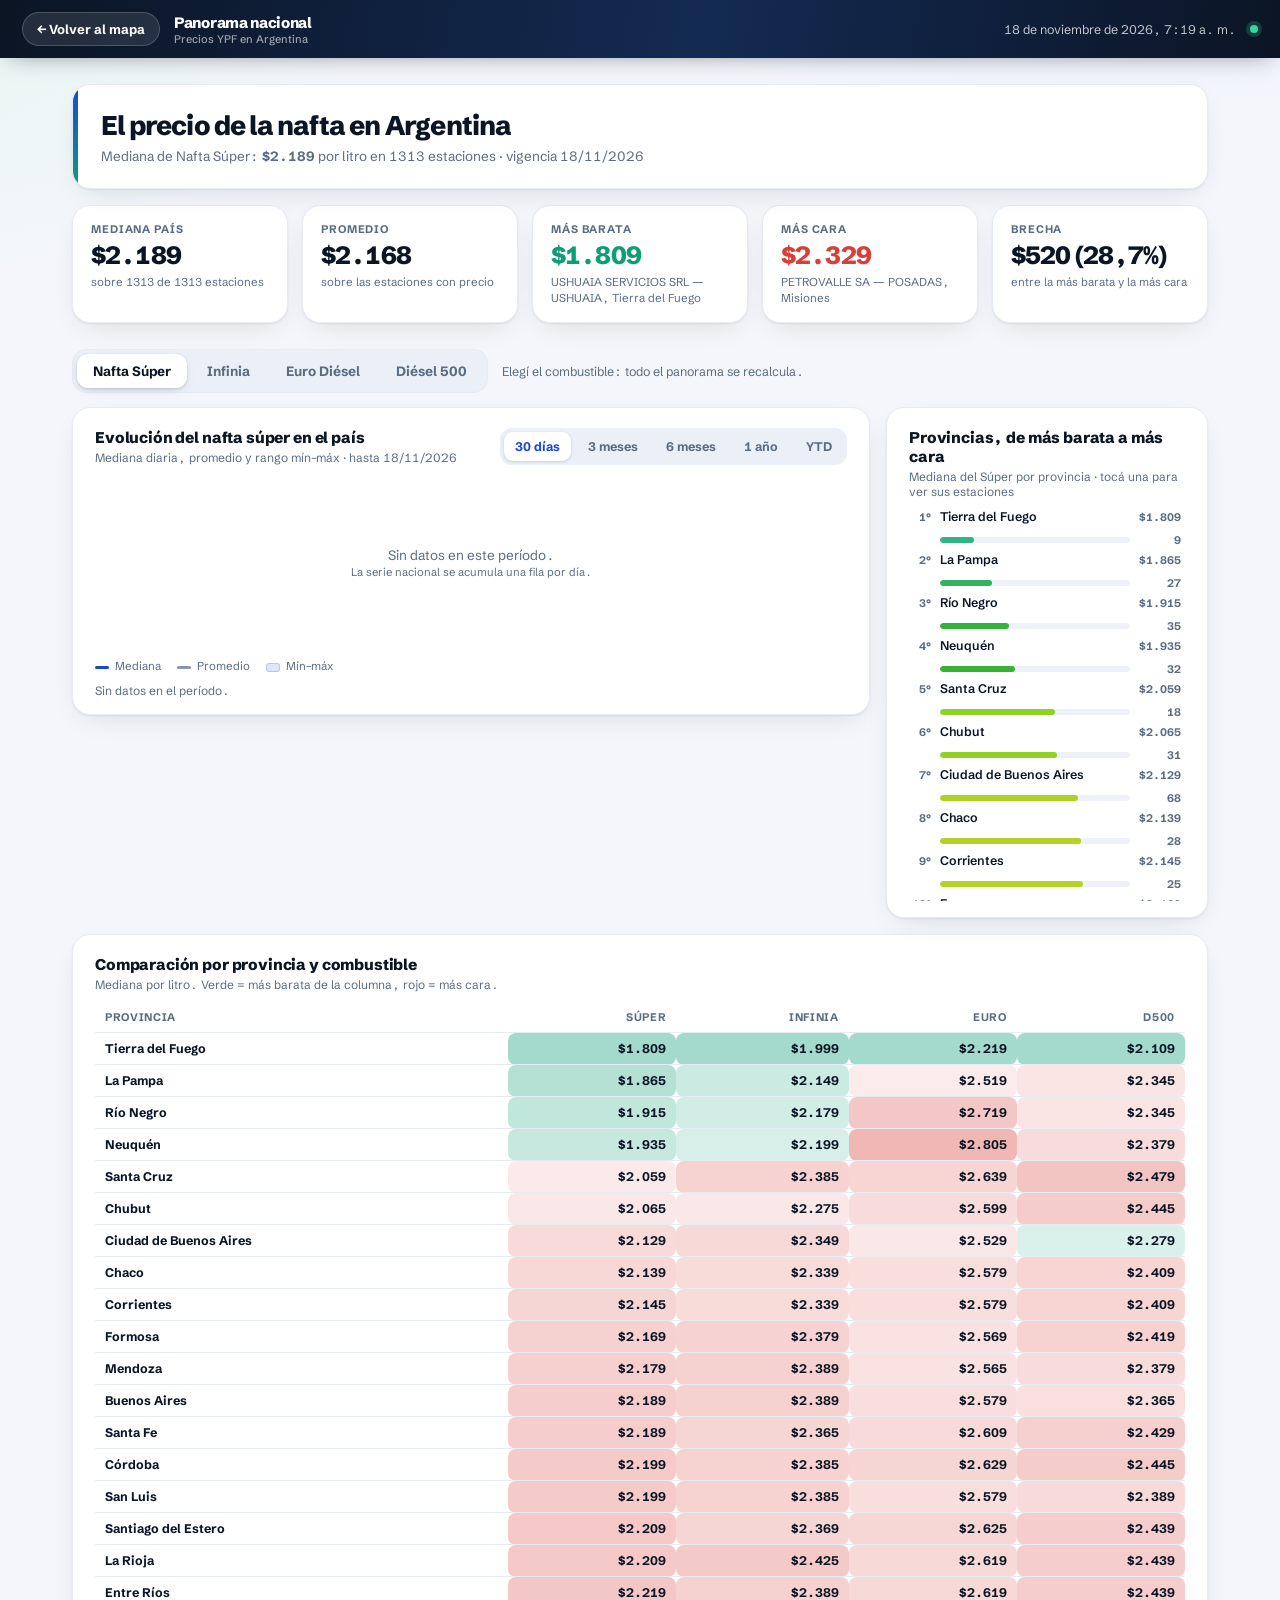
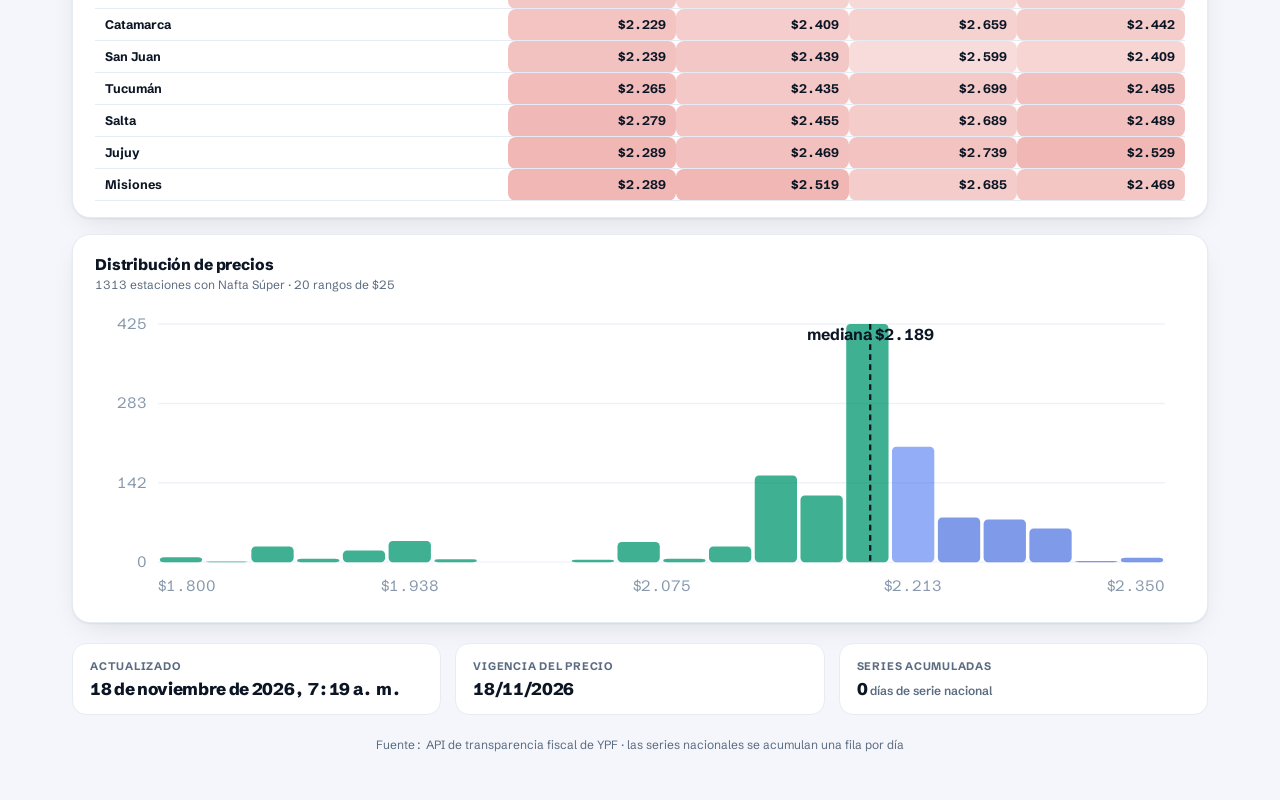
==== docs/argentina.html @ 4690196f "Add files via upload" ====
<!DOCTYPE html>
<html lang="es-AR">
<head>
<meta charset="UTF-8">
<meta name="viewport" content="width=device-width,initial-scale=1">
<title>Panorama nacional · Precios YPF</title>
<link rel="preconnect" href="https://fonts.googleapis.com"><link rel="preconnect" href="https://fonts.gstatic.com" crossorigin>
<link href="https://fonts.googleapis.com/css2?family=Schibsted+Grotesk:wght@400;500;700;800&display=swap" rel="stylesheet">
<style>
:root{--ink:#0b1524;--ink2:#26374d;--muted:#5b6b80;--line:#e6ebf4;--bg:#f4f6fb;--card:#fff;
--brand:#1747d6;--brand2:#3b6cf0;--up:#d6403a;--down:#0f9d76;
--sh:0 1px 2px #0b152410,0 10px 30px -12px #0b152426;--r:18px}
*{box-sizing:border-box}
html,body{margin:0}
body{font-family:'Schibsted Grotesk',system-ui,-apple-system,sans-serif;background:
radial-gradient(1200px 600px at 85% -10%,#dbe6ff 0%,transparent 60%),radial-gradient(900px 500px at -10% 0%,#e6f6f1 0%,transparent 55%),var(--bg);
color:var(--ink);-webkit-font-smoothing:antialiased;font-variant-numeric:tabular-nums;padding-bottom:48px}
a{color:inherit}
.top{position:sticky;top:0;z-index:30;background:#0b1524;background-image:linear-gradient(100deg,#0b1524,#132a52 55%,#0b1524);
color:#fff;display:flex;align-items:center;gap:14px;padding:12px 22px;box-shadow:0 6px 24px -10px #0b152480}
.top .back{display:inline-flex;align-items:center;gap:8px;text-decoration:none;font-size:13px;font-weight:700;
background:#ffffff1a;border:1px solid #ffffff2e;padding:8px 14px;border-radius:999px;transition:.2s;white-space:nowrap}
.top .back:hover{background:#ffffff2e}
.top .ttl{font-weight:800;letter-spacing:-.02em;font-size:15px}
.top .ttl small{display:block;font-weight:500;font-size:11px;opacity:.6;letter-spacing:0}
.top .sp{flex:1}
.top .when{font-size:12.5px;opacity:.75}
.dot{width:8px;height:8px;border-radius:50%;background:#38d39f;box-shadow:0 0 0 4px #38d39f33;flex:none}
.wrap{max-width:1180px;margin:0 auto;padding:26px 22px 0}
.card{background:var(--card);border:1px solid var(--line);border-radius:var(--r);box-shadow:var(--sh)}
.hero{padding:24px 28px;position:relative;overflow:hidden}
.hero:before{content:"";position:absolute;inset:0 auto 0 0;width:5px;background:linear-gradient(180deg,var(--brand),#0f9d76)}
.hero h1{margin:0;font-size:27px;font-weight:800;letter-spacing:-.03em}
.hero .sub{margin-top:6px;color:var(--muted);font-size:13.5px}
.kpis{display:grid;grid-template-columns:repeat(5,1fr);gap:14px;margin-top:16px}
.kpi{padding:16px 18px;border-radius:var(--r);background:#fff;border:1px solid var(--line);box-shadow:var(--sh)}
.kpi .k{font-size:11px;font-weight:700;text-transform:uppercase;letter-spacing:.08em;color:var(--muted)}
.kpi .v{font-size:25px;font-weight:800;letter-spacing:-.035em;margin-top:6px;line-height:1.05}
.kpi .d{font-size:11.5px;color:var(--muted);margin-top:6px;line-height:1.4}
.kpi .v.up{color:var(--up)}.kpi .v.down{color:var(--down)}
.segwrap{display:flex;align-items:center;gap:14px;margin:26px 0 14px;flex-wrap:wrap}
.seg{display:flex;gap:4px;background:#eaeff8;border:1px solid var(--line);padding:4px;border-radius:14px;flex-wrap:wrap}
.seg button{font:inherit;font-size:13.5px;font-weight:700;color:var(--muted);background:none;border:0;padding:9px 16px;
border-radius:11px;cursor:pointer;transition:.18s;white-space:nowrap}
.seg button.on{background:#fff;color:var(--ink);box-shadow:0 1px 3px #0b152426,0 4px 14px -6px #0b152433}
.hint{font-size:12.5px;color:var(--muted)}
.grid{display:grid;grid-template-columns:1fr 322px;gap:16px;align-items:start}
.panel{padding:20px 22px 16px}
.panel h2{margin:0;font-size:15.5px;font-weight:800;letter-spacing:-.01em}
.panel .h2sub{font-size:12px;color:var(--muted);margin-top:3px}
.ph{display:flex;align-items:flex-start;gap:14px}
.ph .sp{flex:1}
.chips{display:flex;gap:6px;background:#eaeff8;padding:4px;border-radius:12px;flex-wrap:wrap}
.chips button{font:inherit;font-size:12.5px;font-weight:700;color:var(--muted);background:none;border:0;padding:7px 11px;
border-radius:9px;cursor:pointer;transition:.16s}
.chips button.on{background:#fff;color:var(--brand);box-shadow:0 1px 3px #0b152426}
.chart{margin-top:12px;position:relative}
.chart svg{display:block;width:100%;height:auto;overflow:visible}
.ctip{position:absolute;pointer-events:none;background:#0b1524;color:#fff;border-radius:10px;padding:8px 11px;font-size:12px;
box-shadow:0 10px 24px -8px #0b152480;opacity:0;transform:translate(-50%,-118%);transition:opacity .12s;white-space:nowrap;z-index:5}
.ctip b{display:block;font-size:14.5px;font-weight:800;letter-spacing:-.02em}
.ctip span{opacity:.65;font-size:11px}
.ctip.show{opacity:1}
.lgd{display:flex;gap:16px;margin-top:10px;font-size:11.5px;color:var(--muted);flex-wrap:wrap}
.lgd i{display:inline-block;width:14px;height:3px;border-radius:2px;margin-right:6px;vertical-align:middle}
.lgd .band{width:14px;height:9px;border-radius:3px;background:#1747d622;border:1px solid #1747d633;vertical-align:middle}
.cfoot{display:flex;justify-content:space-between;gap:12px;font-size:12px;color:var(--muted);margin-top:10px;flex-wrap:wrap}
.rank{display:grid;gap:5px;margin-top:10px;max-height:392px;overflow:auto;padding-right:4px}
.rank .rw{display:grid;grid-template-columns:22px 1fr auto;gap:9px;align-items:center;font-size:12.5px}
.rank .rw .p{color:var(--muted);font-size:11px;text-align:right;font-weight:700}
.rank .rw .n{font-weight:600;white-space:nowrap;overflow:hidden;text-overflow:ellipsis}
.rank .rw .b{grid-column:2;height:6px;border-radius:3px;background:#eef2f8;position:relative;overflow:hidden}
.rank .rw .b i{position:absolute;inset:0 auto 0 0;border-radius:3px}
table{width:100%;border-collapse:collapse;font-size:12.5px}
th,td{padding:8px 10px;text-align:right;border-bottom:1px solid var(--line);white-space:nowrap}
th:first-child,td:first-child{text-align:left;font-weight:700}
th{font-size:11px;text-transform:uppercase;letter-spacing:.06em;color:var(--muted);font-weight:700}
tbody tr:hover{background:#f7f9fd}
td.mx{border-radius:8px;font-weight:700}
.foot{margin-top:20px;display:grid;grid-template-columns:repeat(3,1fr);gap:14px}
.foot .m{padding:15px 17px;border-radius:14px;background:#fff;border:1px solid var(--line)}
.foot .m .k{font-size:11px;font-weight:700;text-transform:uppercase;letter-spacing:.07em;color:var(--muted)}
.foot .m .v{font-size:17px;font-weight:800;margin-top:5px;letter-spacing:-.02em}
.foot .m .v small{font-weight:600;font-size:12px;color:var(--muted);letter-spacing:0}
.notes{margin-top:14px;font-size:12px;color:var(--muted);line-height:1.6;border-top:1px dashed var(--line);padding-top:12px}
.notes b{color:var(--ink2)}
.nodata{padding:70px 0;text-align:center;color:#5b6b80;font-size:13.5px}
.credit{margin:22px 0 0;text-align:center;font-size:12px;color:var(--muted)}
@media(max-width:960px){.grid{grid-template-columns:1fr}.kpis{grid-template-columns:repeat(2,1fr)}.foot{grid-template-columns:1fr}}
@media(prefers-reduced-motion:reduce){*{transition:none!important;animation:none!important}}
</style>
</head>
<body>
<div class="top">
  <a class="back" href="index.html">← Volver al mapa</a>
  <div class="ttl">Panorama nacional<small>Precios YPF en Argentina</small></div>
  <div class="sp"></div>
  <span class="when" id="when">Cargando…</span>
  <span class="dot" title="Datos vigentes"></span>
</div>

<div class="wrap">
  <section class="card hero">
    <h1>El precio de la nafta en Argentina</h1>
    <div class="sub" id="sub">—</div>
  </section>

  <div class="kpis">
    <div class="kpi"><div class="k">Mediana país</div><div class="v" id="k1">—</div><div class="d" id="d1">—</div></div>
    <div class="kpi"><div class="k">Promedio</div><div class="v" id="k2">—</div><div class="d">sobre las estaciones con precio</div></div>
    <div class="kpi"><div class="k">Más barata</div><div class="v down" id="k3">—</div><div class="d" id="d3">—</div></div>
    <div class="kpi"><div class="k">Más cara</div><div class="v up" id="k4">—</div><div class="d" id="d4">—</div></div>
    <div class="kpi"><div class="k">Brecha</div><div class="v" id="k5">—</div><div class="d">entre la más barata y la más cara</div></div>
  </div>

  <div class="segwrap">
    <div class="seg" id="seg" role="tablist" aria-label="Combustible"></div>
    <div class="hint">Elegí el combustible: todo el panorama se recalcula.</div>
  </div>

  <div class="grid">
    <section class="card panel">
      <div class="ph">
        <div class="sp">
          <h2 id="chtitle">Evolución del precio en el país</h2>
          <div class="h2sub" id="chsub">—</div>
        </div>
        <div class="chips" id="chips" role="tablist" aria-label="Período"></div>
      </div>
      <div class="chart" id="chart"><div class="ctip" id="tip"></div></div>
      <div class="lgd"><span><i style="background:#1747d6"></i>Mediana</span><span><i style="background:#8798ad;background-image:repeating-linear-gradient(90deg,#8798ad 0 5px,transparent 5px 9px)"></i>Promedio</span><span><i class="band"></i>Mín–máx</span></div>
      <div class="cfoot"><span id="cfootL">—</span><span id="cfootR">—</span></div>
    </section>

    <aside class="card panel">
      <h2>Provincias, de más barata a más cara</h2>
      <div class="h2sub">Mediana del <span id="rngfuel">Súper</span> por provincia · tocá una para ver sus estaciones</div>
      <div class="rank" id="rank"></div>
    </aside>
  </div>

  <section class="card panel" style="margin-top:16px">
    <div class="ph"><div class="sp">
      <h2>Comparación por provincia y combustible</h2>
      <div class="h2sub">Mediana por litro. Verde = más barata de la columna, rojo = más cara.</div>
    </div></div>
    <div style="overflow:auto;margin-top:10px"><table id="mx"><tbody></tbody></table></div>
  </section>

  <section class="card panel" style="margin-top:16px">
    <div class="ph"><div class="sp">
      <h2>Distribución de precios</h2>
      <div class="h2sub" id="distsub">—</div>
    </div></div>
    <div class="chart" id="dist"></div>
  </section>

  <div class="foot">
    <div class="m"><div class="k">Actualizado</div><div class="v" id="m1">—</div></div>
    <div class="m"><div class="k">Vigencia del precio</div><div class="v" id="m2">—</div></div>
    <div class="m"><div class="k">Series acumuladas</div><div class="v" id="m3">—</div></div>
  </div>

  <p class="credit">Fuente: API de transparencia fiscal de YPF · las series nacionales se acumulan una fila por día</p>
</div>

<script>
const FUELS={NS:['Nafta Súper','Súper'],IN:['Infinia','Infinia'],EURO:['Euro Diésel','Euro'],D500:['Diésel 500','D500']};
const RANGE=[['30d','30 días','30 días'],['3m','3 meses','3 meses'],['6m','6 meses','6 meses'],['1y','1 año','1 año'],['ytd','YTD','año en curso']];
const $=s=>document.querySelector(s);
const money=n=>'$'+new Intl.NumberFormat('es-AR',{maximumFractionDigits:0}).format(n);
const money2=n=>'$'+new Intl.NumberFormat('es-AR',{minimumFractionDigits:2,maximumFractionDigits:2}).format(n);
const pct=n=>(n>0?'+':'')+n.toFixed(1).replace('.',',')+'%';
const f2=d=>d.split('-').reverse().join('/');
const esc=s=>String(s??'').replace(/[&<>"']/g,c=>({'&':'&amp;','<':'&lt;','>':'&gt;','"':'&quot;',"'":'&#39;'}[c]));
const DAY=864e5,T=d=>Date.parse(d+'T12:00:00'),iso=t=>new Date(t).toISOString().slice(0,10);
const med=a=>{if(!a.length)return null;const s=[...a].sort((x,y)=>x-y),m=s.length>>1;return s.length%2?s[m]:(s[m-1]+s[m])/2};

let ST=[],SERIE=[],HOY='',VER='',fuel='NS',range='30d';
const FUELKEYS=Object.keys(FUELS);
const PROVS=[];

const porProv=()=>{const o={};for(const e of ST){for(const k of FUELKEYS){const p=e.n[k];if(p!=null)(o[e.p]=o[e.p]||{})[k]=(o[e.p][k]||[]).concat(p)}}return o};
const serieFuel=()=>SERIE.filter(r=>r.p===fuel).sort((a,b)=>a.f<b.f?-1:1);
function bounds(r){
  const hoy=T(HOY);let from;
  if(r==='30d')from=hoy-30*DAY;else if(r==='3m')from=hoy-91*DAY;else if(r==='6m')from=hoy-182*DAY;
  else if(r==='1y')from=hoy-365*DAY;else from=Date.parse(HOY.slice(0,4)+'-01-01T12:00:00');
  return[from,hoy];
}

/* ── gráfico nacional ── */
function drawChart(){
  const s=serieFuel(),[from,to]=bounds(range);
  const pts=s.filter(r=>T(r.f)>=from),box=$('#chart'),W=760,H=286,L=60,R=16,TP=18,B=34,base=H-B;
  if(pts.length<1){
    box.innerHTML='<div class="ctip" id="tip"></div><div class="nodata">Sin datos en este período.<br><small>La serie nacional se acumula una fila por día.</small></div>';
    $('#cfootL').textContent='Sin datos en el período.';$('#cfootR').textContent='';return;
  }
  const ini=pts[0],fin=pts[pts.length-1];
  const ymin=Math.min(...pts.map(r=>Math.min(r.min,ini.med*(0.98)))),ymax=Math.max(...pts.map(r=>Math.max(r.max,ini.med*1.02)));
  const pad=(ymax-ymin)*.12||10,lo=ymin-pad,hi=ymax+pad;
  const X=t=>(L+(t-from)/((to-from)||DAY)*(W-L-R)).toFixed(1);
  const Y=v=>(TP+(hi-v)/(hi-lo)*(base-TP)).toFixed(1);
  const line=k=>pts.map((r,i)=>(i?'L':'M')+X(T(r.f))+','+Y(r[k])).join('');
  const band=`M${X(T(pts[0].f))},${Y(pts[0].max)}`+pts.slice(1).map(r=>`L${X(T(r.f))},${Y(r.max)}`).join('')
    +pts.slice().reverse().map(r=>`L${X(T(r.f))},${Y(r.min)}`).join('')+'Z';
  let g='';
  for(let i=0;i<=4;i++){const v=hi-(hi-lo)*i/4,y=Y(v);
    g+=`<line x1="${L}" x2="${W-R}" y1="${y}" y2="${y}" stroke="#eef2f8"/>`+
       `<text x="${L-10}" y="${(+y+3.5).toFixed(1)}" text-anchor="end" font-size="10.5" fill="#8798ad">${money(Math.round(v))}</text>`;}
  for(let i=0;i<=4;i++){const t=from+(to-from)*i/4,x=X(t);
    g+=`<text x="${x}" y="${H-10}" text-anchor="${i===0?'start':i===4?'end':'middle'}" font-size="10.5" fill="#8798ad">${f2(iso(t))}</text>`;}
  const ch=(fin.med/ini.med-1)*100,col=ch>0.05?'#d6403a':ch<-0.05?'#0f9d76':'#5b6b80';
  box.innerHTML=`<svg viewBox="0 0 ${W} ${H}" role="img" aria-label="Evolución nacional">
    <path d="${band}" fill="#1747d614"/>
    ${g}
    <path d="${line('med')}" fill="none" stroke="${col}" stroke-width="2.8" stroke-linejoin="round" stroke-linecap="round"/>
    <path d="${line('avg')}" fill="none" stroke="#8798ad" stroke-width="1.6" stroke-dasharray="5 4"/>
    <line id="cross" x1="0" x2="0" y1="${TP}" y2="${base}" stroke="#0b1524" stroke-opacity=".18" stroke-dasharray="3 3" opacity="0"/>
    <circle id="cdot" r="5.5" fill="#fff" stroke="${col}" stroke-width="3" opacity="0"/>
    ${pts.map(r=>`<circle cx="${X(T(r.f))}" cy="${Y(r.med)}" r="4" fill="${col}" stroke="#fff" stroke-width="2"/>`).join('')}
    <rect id="hit" x="${L}" y="${TP}" width="${W-L-R}" height="${base-TP}" fill="transparent" style="cursor:crosshair"/>
  </svg><div class="ctip" id="tip"></div>`;
  $('#cfootL').innerHTML=`Mediana desde ${f2(ini.f)}: <b class="${ch>0?'up':ch<-0.05?'down':''}">${pct(ch)}</b> &nbsp;(${money2(ini.med)} → ${money2(fin.med)})`;
  $('#cfootR').innerHTML=`${pts.length} ${pts.length===1?'día':'días'} · ${ini.e} estaciones · brecha ${money(ini.min)}–${money(ini.max)}`;
  const svg=box.querySelector('svg'),cross=box.querySelector('#cross'),dot=box.querySelector('#cdot'),tip=box.querySelector('#tip');
  box.querySelector('#hit').addEventListener('pointermove',e=>{
    const r=svg.getBoundingClientRect(),k=W/r.width,x=Math.max(L,Math.min(W-R,(e.clientX-r.left)*k));
    const t=from+(x-L)/(W-L-R)*(to-from);let i=0;pts.forEach((p,j)=>{if(T(p.f)<=t)i=j});
    const px=X(T(pts[i].f)),py=Y(pts[i].med);
    cross.setAttribute('x1',px);cross.setAttribute('x2',px);cross.setAttribute('opacity','1');
    dot.setAttribute('cx',px);dot.setAttribute('cy',py);dot.setAttribute('opacity','1');
    tip.innerHTML=`<b>${money2(pts[i].med)}</b><span>${f2(pts[i].f)} · mín ${money(pts[i].min)} / máx ${money(pts[i].max)}</span>`;
    tip.style.left=(+px)/k+'px';tip.style.top=(+py)*(r.height/H)+'px';tip.classList.add('show');
  });
  box.addEventListener('pointerleave',()=>{cross.setAttribute('opacity','0');dot.setAttribute('opacity','0');tip.classList.remove('show')});
}

/* ── ranking de provincias ── */
function drawRank(){
  const p=porProv(),filas=Object.entries(p).map(([prov,v])=>[prov,med(v[fuel]||[]),v[fuel]?v[fuel].length:0])
    .filter(r=>r[1]!=null).sort((a,b)=>a[1]-b[1]);
  if(!filas.length){$('#rank').innerHTML='<div style="font-size:12.5px;color:#5b6b80">Sin datos.</div>';return}
  const mn=filas[0][1],mx=filas[filas.length-1][1],span=(mx-mn)||1;
  $('#rank').innerHTML=filas.map(([prov,v,n],i)=>{
    const t=(v-mn)/span,col=t<.5?`hsl(${160-t*160},55%,45%)`:`hsl(${85-(t-.5)*85},70%,48%)`;
    const w=18+((v-mn)/span)*82;
    return `<div class="rw"><span class="p">${i+1}°</span><span class="n" title="${esc(prov)}">${esc(prov)}</span>
      <span class="p">${money(v)}</span><span class="b"><i style="width:${w}%;background:${col}"></i></span>
      <span class="p">${n}</span></div>`;
  }).join('');
}

/* ── matriz provincia × combustible ── */
function drawMatrix(){
  const p=porProv();
  const provs=Object.keys(p).sort((a,b)=>(med(p[a][fuel]||[])||0)-(med(p[b][fuel]||[])||0));
  const cols={};
  for(const k of FUELKEYS){const v=provs.map(x=>med(p[x][k]||[])).filter(x=>x!=null);cols[k]=[Math.min(...v),Math.max(...v)];}
  let h=`<thead><tr><th>Provincia</th>${FUELKEYS.map(k=>`<th>${FUELS[k][1]}</th>`).join('')}</tr></thead><tbody>`;
  for(const x of provs){
    h+=`<tr><td>${esc(x)}</td>`+FUELKEYS.map(k=>{
      const v=med(p[x][k]||[]);if(v==null)return '<td>–</td>';
      const[mn,mx]=cols[k],t=(v-mn)/((mx-mn)||1);
      const bg=t<.5?`rgba(15,157,118,${.10+(.5-t)*.55})`:`rgba(214,64,58,${.10+(t-.5)*.55})`;
      return `<td class="mx" style="background:${bg}">${money(v)}</td>`;
    }).join('')+'</tr>';
  }
  $('#mx').innerHTML=h+'</tbody>';
}

/* ── distribución ── */
function drawDist(){
  const v=ST.map(e=>e.n[fuel]).filter(x=>x!=null).sort((a,b)=>a-b);
  if(!v.length){$('#dist').innerHTML='<div class="nodata">Sin datos.</div>';return}
  const bin=25,mn=Math.floor(v[0]/bin)*bin,mx=Math.ceil(v[v.length-1]/bin)*bin;
  const nb=Math.max(1,Math.round((mx-mn)/bin)),cnt=new Array(nb).fill(0);
  v.forEach(x=>cnt[Math.min(nb-1,Math.floor((x-mn)/bin))]++);
  const cmax=Math.max(...cnt),m=med(v);
  const W=760,H=210,L=44,R=14,TP=14,B=30,base=H-B,bw=(W-L-R)/nb;
  let g='';
  for(let i=0;i<=3;i++){const c=Math.round(cmax*i/3),y=TP+(base-TP)*(1-i/3);
    g+=`<line x1="${L}" x2="${W-R}" y1="${y}" y2="${y}" stroke="#eef2f8"/><text x="${L-8}" y="${y+3.5}" text-anchor="end" font-size="10.5" fill="#8798ad">${c}</text>`;}
  const bars=cnt.map((c,i)=>{const hh=c/cmax*(base-TP),x=L+i*bw,mid=mn+i*bin+bin/2;
    return `<rect x="${(x+1.2).toFixed(1)}" y="${(base-hh).toFixed(1)}" width="${(bw-2.4).toFixed(1)}" height="${hh.toFixed(1)}" rx="3"
      fill="${mid<m?'#0f9d76':mid>m+bin?'#1747d6':'#3b6cf0'}" opacity="${mid>m?0.55:0.8}"><title>${money(mn+i*bin)}–${money(mn+(i+1)*bin)}: ${c} estaciones</title></rect>`});
  for(let i=0;i<=4;i++){const val=mn+(mx-mn)*i/4,x=L+(W-L-R)*i/4;
    g+=`<text x="${x}" y="${H-10}" text-anchor="${i===0?'start':i===4?'end':'middle'}" font-size="10.5" fill="#8798ad">${money(Math.round(val))}</text>`;}
  const xm=L+((m-mn)/(mx-mn))*(W-L-R);
  $('#dist').innerHTML=`<svg viewBox="0 0 ${W} ${H}" role="img" aria-label="Distribución de precios">${g}${bars.join('')}
    <line x1="${xm}" x2="${xm}" y1="${TP}" y2="${base}" stroke="#0b1524" stroke-width="1.6" stroke-dasharray="4 3"/>
    <text x="${xm}" y="${TP+11}" text-anchor="middle" font-size="11" font-weight="700" fill="#0b1524">mediana ${money(m)}</text></svg>`;
  $('#distsub').innerHTML=`${v.length} estaciones con ${FUELS[fuel][0]} · ${cnt.filter(c=>c).length} rangos de ${money(bin)}`;
}

/* ── KPIs ── */
function drawKpis(){
  const v=ST.map(e=>e.n[fuel]).filter(x=>x!=null).sort((a,b)=>a-b);
  if(!v.length)return;
  const m=med(v),avg=v.reduce((a,b)=>a+b,0)/v.length,mn=v[0],mx=v[v.length-1];
  const bar=ST.filter(e=>e.n[fuel]===mn)[0],car=ST.filter(e=>e.n[fuel]===mx)[0];
  $('#k1').textContent=money(m);$('#d1').textContent=`sobre ${v.length} de ${ST.length} estaciones`;
  $('#k2').textContent=money(avg);
  $('#k3').textContent=money(mn);$('#d3').textContent=bar?`${bar.o} — ${bar.l}, ${bar.p}`:'—';
  $('#k4').textContent=money(mx);$('#d4').textContent=car?`${car.o} — ${car.l}, ${car.p}`:'—';
  $('#k5').textContent=money(mx-mn)+' ('+((mx/mn-1)*100).toFixed(1).replace('.',',')+'%)';
  $('#rngfuel').textContent=FUELS[fuel][1];
  $('#chtitle').textContent='Evolución del '+FUELS[fuel][0].toLowerCase()+' en el país';
  $('#chsub').textContent=`Mediana diaria, promedio y rango mín–máx · hasta ${f2(HOY)}`;
  $('#sub').innerHTML=`Mediana de ${FUELS[fuel][0]}: <b>${money(m)}</b> por litro en ${v.length} estaciones · vigencia ${f2(HOY)}`;
}

function render(){drawKpis();drawChart();drawRank();drawMatrix();drawDist()}
$('#seg').innerHTML=FUELKEYS.map(k=>`<button role="tab" data-k="${k}"${k===fuel?' class="on"':''}>${FUELS[k][0]}</button>`).join('');
$('#chips').innerHTML=RANGE.map(([k,l])=>`<button role="tab" data-r="${k}"${k===range?' class="on"':''}>${l}</button>`).join('');
const setRange=k=>{range=k;$('#chips').querySelectorAll('button').forEach(x=>x.classList.toggle('on',x.dataset.r===range));render()};
$('#chips').onclick=e=>{const b=e.target.closest('button[data-r]');if(b)setRange(b.dataset.r)};
$('#seg').onclick=e=>{const b=e.target.closest('button[data-k]');if(!b)return;fuel=b.dataset.k;
  $('#seg').querySelectorAll('button').forEach(x=>x.classList.toggle('on',x.dataset.k===fuel));render()};
const fmt=new Intl.DateTimeFormat('es-AR',{timeZone:'America/Argentina/Buenos_Aires',dateStyle:'long',timeStyle:'short'});
Promise.all([fetch('data.json?'+Date.now()).then(r=>r.json()),fetch('serie.json?'+Date.now()).then(r=>r.ok?r.json():{nacional:[]}).catch(()=>({nacional:[]}))])
.then(([d,s])=>{
  ST=d.estaciones||[];SERIE=s.nacional||[];HOY=(d.vigencia||'').slice(0,10);VER=d.actualizado||'';
  $('#when').textContent=d.actualizado?fmt.format(new Date(d.actualizado)):f2(HOY);
  $('#m1').textContent=d.actualizado?fmt.format(new Date(d.actualizado)):f2(HOY);
  $('#m2').textContent=f2(HOY);
  const dias=new Set(SERIE.map(r=>r.f)).size;
  $('#m3').innerHTML=dias+' <small>'+(dias===1?'día':'días')+' de serie nacional</small>';
  render();
}).catch(()=>{$('#sub').textContent='No se pudieron cargar los datos. Serví la carpeta: cd docs && python -m http.server 8000'});
</script>
</body>
</html>
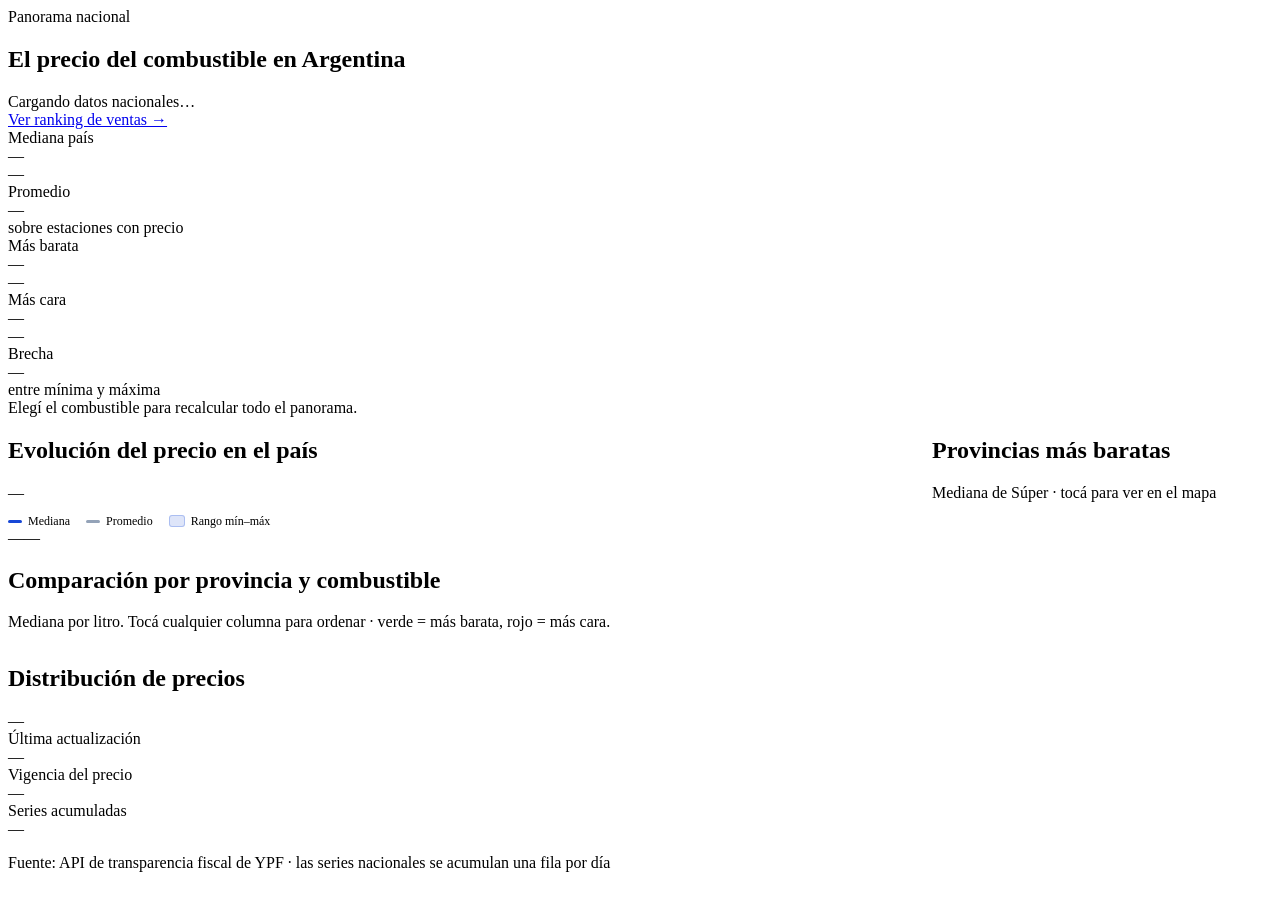
==== commit bdf5b8f1: "Add files via upload" ====
--- a/docs/argentina.html
+++ b/docs/argentina.html
@@ -2,333 +2,535 @@
 <html lang="es-AR">
 <head>
 <meta charset="UTF-8">
-<meta name="viewport" content="width=device-width,initial-scale=1">
+<meta name="viewport" content="width=device-width, initial-scale=1">
 <title>Panorama nacional · Precios YPF</title>
-<link rel="preconnect" href="https://fonts.googleapis.com"><link rel="preconnect" href="https://fonts.gstatic.com" crossorigin>
-<link href="https://fonts.googleapis.com/css2?family=Schibsted+Grotesk:wght@400;500;700;800&display=swap" rel="stylesheet">
+<link rel="preconnect" href="https://fonts.googleapis.com">
+<link rel="preconnect" href="https://fonts.gstatic.com" crossorigin>
+<link href="https://fonts.googleapis.com/css2?family=Plus+Jakarta+Sans:wght@400;500;600;700;800&display=swap" rel="stylesheet">
+<link rel="stylesheet" href="styles.css">
 <style>
-:root{--ink:#0b1524;--ink2:#26374d;--muted:#5b6b80;--line:#e6ebf4;--bg:#f4f6fb;--card:#fff;
---brand:#1747d6;--brand2:#3b6cf0;--up:#d6403a;--down:#0f9d76;
---sh:0 1px 2px #0b152410,0 10px 30px -12px #0b152426;--r:18px}
-*{box-sizing:border-box}
-html,body{margin:0}
-body{font-family:'Schibsted Grotesk',system-ui,-apple-system,sans-serif;background:
-radial-gradient(1200px 600px at 85% -10%,#dbe6ff 0%,transparent 60%),radial-gradient(900px 500px at -10% 0%,#e6f6f1 0%,transparent 55%),var(--bg);
-color:var(--ink);-webkit-font-smoothing:antialiased;font-variant-numeric:tabular-nums;padding-bottom:48px}
-a{color:inherit}
-.top{position:sticky;top:0;z-index:30;background:#0b1524;background-image:linear-gradient(100deg,#0b1524,#132a52 55%,#0b1524);
-color:#fff;display:flex;align-items:center;gap:14px;padding:12px 22px;box-shadow:0 6px 24px -10px #0b152480}
-.top .back{display:inline-flex;align-items:center;gap:8px;text-decoration:none;font-size:13px;font-weight:700;
-background:#ffffff1a;border:1px solid #ffffff2e;padding:8px 14px;border-radius:999px;transition:.2s;white-space:nowrap}
-.top .back:hover{background:#ffffff2e}
-.top .ttl{font-weight:800;letter-spacing:-.02em;font-size:15px}
-.top .ttl small{display:block;font-weight:500;font-size:11px;opacity:.6;letter-spacing:0}
-.top .sp{flex:1}
-.top .when{font-size:12.5px;opacity:.75}
-.dot{width:8px;height:8px;border-radius:50%;background:#38d39f;box-shadow:0 0 0 4px #38d39f33;flex:none}
-.wrap{max-width:1180px;margin:0 auto;padding:26px 22px 0}
-.card{background:var(--card);border:1px solid var(--line);border-radius:var(--r);box-shadow:var(--sh)}
-.hero{padding:24px 28px;position:relative;overflow:hidden}
-.hero:before{content:"";position:absolute;inset:0 auto 0 0;width:5px;background:linear-gradient(180deg,var(--brand),#0f9d76)}
-.hero h1{margin:0;font-size:27px;font-weight:800;letter-spacing:-.03em}
-.hero .sub{margin-top:6px;color:var(--muted);font-size:13.5px}
-.kpis{display:grid;grid-template-columns:repeat(5,1fr);gap:14px;margin-top:16px}
-.kpi{padding:16px 18px;border-radius:var(--r);background:#fff;border:1px solid var(--line);box-shadow:var(--sh)}
-.kpi .k{font-size:11px;font-weight:700;text-transform:uppercase;letter-spacing:.08em;color:var(--muted)}
-.kpi .v{font-size:25px;font-weight:800;letter-spacing:-.035em;margin-top:6px;line-height:1.05}
-.kpi .d{font-size:11.5px;color:var(--muted);margin-top:6px;line-height:1.4}
-.kpi .v.up{color:var(--up)}.kpi .v.down{color:var(--down)}
-.segwrap{display:flex;align-items:center;gap:14px;margin:26px 0 14px;flex-wrap:wrap}
-.seg{display:flex;gap:4px;background:#eaeff8;border:1px solid var(--line);padding:4px;border-radius:14px;flex-wrap:wrap}
-.seg button{font:inherit;font-size:13.5px;font-weight:700;color:var(--muted);background:none;border:0;padding:9px 16px;
-border-radius:11px;cursor:pointer;transition:.18s;white-space:nowrap}
-.seg button.on{background:#fff;color:var(--ink);box-shadow:0 1px 3px #0b152426,0 4px 14px -6px #0b152433}
-.hint{font-size:12.5px;color:var(--muted)}
-.grid{display:grid;grid-template-columns:1fr 322px;gap:16px;align-items:start}
-.panel{padding:20px 22px 16px}
-.panel h2{margin:0;font-size:15.5px;font-weight:800;letter-spacing:-.01em}
-.panel .h2sub{font-size:12px;color:var(--muted);margin-top:3px}
-.ph{display:flex;align-items:flex-start;gap:14px}
-.ph .sp{flex:1}
-.chips{display:flex;gap:6px;background:#eaeff8;padding:4px;border-radius:12px;flex-wrap:wrap}
-.chips button{font:inherit;font-size:12.5px;font-weight:700;color:var(--muted);background:none;border:0;padding:7px 11px;
-border-radius:9px;cursor:pointer;transition:.16s}
-.chips button.on{background:#fff;color:var(--brand);box-shadow:0 1px 3px #0b152426}
-.chart{margin-top:12px;position:relative}
-.chart svg{display:block;width:100%;height:auto;overflow:visible}
-.ctip{position:absolute;pointer-events:none;background:#0b1524;color:#fff;border-radius:10px;padding:8px 11px;font-size:12px;
-box-shadow:0 10px 24px -8px #0b152480;opacity:0;transform:translate(-50%,-118%);transition:opacity .12s;white-space:nowrap;z-index:5}
-.ctip b{display:block;font-size:14.5px;font-weight:800;letter-spacing:-.02em}
-.ctip span{opacity:.65;font-size:11px}
-.ctip.show{opacity:1}
-.lgd{display:flex;gap:16px;margin-top:10px;font-size:11.5px;color:var(--muted);flex-wrap:wrap}
-.lgd i{display:inline-block;width:14px;height:3px;border-radius:2px;margin-right:6px;vertical-align:middle}
-.lgd .band{width:14px;height:9px;border-radius:3px;background:#1747d622;border:1px solid #1747d633;vertical-align:middle}
-.cfoot{display:flex;justify-content:space-between;gap:12px;font-size:12px;color:var(--muted);margin-top:10px;flex-wrap:wrap}
-.rank{display:grid;gap:5px;margin-top:10px;max-height:392px;overflow:auto;padding-right:4px}
-.rank .rw{display:grid;grid-template-columns:22px 1fr auto;gap:9px;align-items:center;font-size:12.5px}
-.rank .rw .p{color:var(--muted);font-size:11px;text-align:right;font-weight:700}
-.rank .rw .n{font-weight:600;white-space:nowrap;overflow:hidden;text-overflow:ellipsis}
-.rank .rw .b{grid-column:2;height:6px;border-radius:3px;background:#eef2f8;position:relative;overflow:hidden}
-.rank .rw .b i{position:absolute;inset:0 auto 0 0;border-radius:3px}
-table{width:100%;border-collapse:collapse;font-size:12.5px}
-th,td{padding:8px 10px;text-align:right;border-bottom:1px solid var(--line);white-space:nowrap}
-th:first-child,td:first-child{text-align:left;font-weight:700}
-th{font-size:11px;text-transform:uppercase;letter-spacing:.06em;color:var(--muted);font-weight:700}
-tbody tr:hover{background:#f7f9fd}
-td.mx{border-radius:8px;font-weight:700}
-.foot{margin-top:20px;display:grid;grid-template-columns:repeat(3,1fr);gap:14px}
-.foot .m{padding:15px 17px;border-radius:14px;background:#fff;border:1px solid var(--line)}
-.foot .m .k{font-size:11px;font-weight:700;text-transform:uppercase;letter-spacing:.07em;color:var(--muted)}
-.foot .m .v{font-size:17px;font-weight:800;margin-top:5px;letter-spacing:-.02em}
-.foot .m .v small{font-weight:600;font-size:12px;color:var(--muted);letter-spacing:0}
-.notes{margin-top:14px;font-size:12px;color:var(--muted);line-height:1.6;border-top:1px dashed var(--line);padding-top:12px}
-.notes b{color:var(--ink2)}
-.nodata{padding:70px 0;text-align:center;color:#5b6b80;font-size:13.5px}
-.credit{margin:22px 0 0;text-align:center;font-size:12px;color:var(--muted)}
-@media(max-width:960px){.grid{grid-template-columns:1fr}.kpis{grid-template-columns:repeat(2,1fr)}.foot{grid-template-columns:1fr}}
-@media(prefers-reduced-motion:reduce){*{transition:none!important;animation:none!important}}
+  .dash-grid {
+    display: grid;
+    grid-template-columns: 1fr 340px;
+    gap: 16px;
+    align-items: start;
+  }
+
+  .lgd {
+    display: flex;
+    gap: 16px;
+    margin-top: 12px;
+    font-size: 12px;
+    color: var(--muted);
+    flex-wrap: wrap;
+  }
+  .lgd span { display: inline-flex; align-items: center; gap: 6px; }
+  .lgd i { display: inline-block; width: 14px; height: 3px; border-radius: 2px; }
+  .lgd .band {
+    width: 14px;
+    height: 10px;
+    border-radius: 3px;
+    background: rgba(23, 71, 214, 0.14);
+    border: 1px solid rgba(23, 71, 214, 0.25);
+  }
+
+  /* Province Ranking */
+  .rank-list {
+    display: grid;
+    gap: 4px;
+    margin-top: 12px;
+    max-height: 410px;
+    overflow-y: auto;
+    padding-right: 4px;
+  }
+  .rank-row {
+    display: grid;
+    grid-template-columns: 26px 1fr auto;
+    gap: 4px 10px;
+    align-items: center;
+    padding: 8px 10px;
+    border-radius: 10px;
+    text-decoration: none;
+    color: inherit;
+    transition: background 0.12s;
+  }
+  .rank-row:hover { background: var(--surface-2); }
+  .rank-pos {
+    font-size: 11.5px;
+    font-weight: 700;
+    color: var(--muted);
+    text-align: right;
+  }
+  .rank-name {
+    font-size: 13px;
+    font-weight: 600;
+    white-space: nowrap;
+    overflow: hidden;
+    text-overflow: ellipsis;
+  }
+  .rank-val {
+    font-size: 13px;
+    font-weight: 800;
+    text-align: right;
+  }
+  .rank-bar-wrap {
+    grid-column: 2;
+    height: 5px;
+    border-radius: 999px;
+    background: var(--surface-2);
+    overflow: hidden;
+  }
+  .rank-bar-wrap i {
+    display: block;
+    height: 100%;
+    border-radius: 999px;
+  }
+  .rank-cnt {
+    font-size: 11px;
+    color: var(--muted);
+    text-align: right;
+  }
+
+  /* Sortable Matrix Table */
+  .table-scroll {
+    overflow-x: auto;
+    margin-top: 14px;
+    border: 1px solid var(--line-soft);
+    border-radius: 12px;
+  }
+  table.mx-table {
+    width: 100%;
+    border-collapse: separate;
+    border-spacing: 0;
+    font-size: 13px;
+  }
+  .mx-table th, .mx-table td {
+    padding: 10px 12px;
+    text-align: right;
+    border-bottom: 1px solid var(--line-soft);
+    white-space: nowrap;
+  }
+  .mx-table tr:last-child td { border-bottom: 0; }
+  .mx-table th {
+    font-size: 11px;
+    text-transform: uppercase;
+    letter-spacing: 0.06em;
+    color: var(--muted);
+    font-weight: 700;
+    background: var(--surface-hover);
+    cursor: pointer;
+    user-select: none;
+  }
+  .mx-table th:hover { color: var(--ink); }
+  .mx-table th.sorted { color: var(--brand); }
+  .mx-table th:first-child, .mx-table td:first-child {
+    position: sticky;
+    left: 0;
+    z-index: 2;
+    text-align: left;
+    font-weight: 700;
+    background: var(--surface);
+    border-right: 1px solid var(--line-soft);
+  }
+  .mx-table th:first-child { background: var(--surface-hover); z-index: 3; }
+  .mx-table tbody tr:hover td:first-child { background: var(--surface-hover); }
+  .mx-table tbody tr:hover td { background: var(--surface-hover); }
+  .mx-table td a.prov-lnk {
+    text-decoration: none;
+    color: var(--ink);
+  }
+  .mx-table td a.prov-lnk:hover { color: var(--brand); text-decoration: underline; }
+  .mx-pill {
+    display: inline-block;
+    padding: 3px 9px;
+    border-radius: 7px;
+    font-weight: 700;
+    font-size: 12.5px;
+  }
+
+  @media (max-width: 960px) {
+    .dash-grid { grid-template-columns: 1fr; }
+  }
 </style>
 </head>
 <body>
-<div class="top">
-  <a class="back" href="index.html">← Volver al mapa</a>
-  <div class="ttl">Panorama nacional<small>Precios YPF en Argentina</small></div>
-  <div class="sp"></div>
-  <span class="when" id="when">Cargando…</span>
-  <span class="dot" title="Datos vigentes"></span>
-</div>
-
-<div class="wrap">
-  <section class="card hero">
-    <h1>El precio de la nafta en Argentina</h1>
-    <div class="sub" id="sub">—</div>
+<div id="topbar-root"></div>
+
+<main class="page-wrap">
+  <section class="card hero-card">
+    <div>
+      <span class="hero-eyebrow">Panorama nacional</span>
+      <h1>El precio del combustible en Argentina</h1>
+      <div class="hero-desc" id="sub">Cargando datos nacionales…</div>
+    </div>
+    <a class="btn" href="ranking.html">Ver ranking de ventas →</a>
   </section>
 
-  <div class="kpis">
-    <div class="kpi"><div class="k">Mediana país</div><div class="v" id="k1">—</div><div class="d" id="d1">—</div></div>
-    <div class="kpi"><div class="k">Promedio</div><div class="v" id="k2">—</div><div class="d">sobre las estaciones con precio</div></div>
-    <div class="kpi"><div class="k">Más barata</div><div class="v down" id="k3">—</div><div class="d" id="d3">—</div></div>
-    <div class="kpi"><div class="k">Más cara</div><div class="v up" id="k4">—</div><div class="d" id="d4">—</div></div>
-    <div class="kpi"><div class="k">Brecha</div><div class="v" id="k5">—</div><div class="d">entre la más barata y la más cara</div></div>
+  <section class="kpi-grid cols-5" aria-label="Indicadores nacionales">
+    <div class="kpi"><div class="kpi-label">Mediana país</div><div class="kpi-val" id="k1">—</div><div class="kpi-sub" id="d1">—</div></div>
+    <div class="kpi"><div class="kpi-label">Promedio</div><div class="kpi-val" id="k2">—</div><div class="kpi-sub">sobre estaciones con precio</div></div>
+    <div class="kpi"><div class="kpi-label">Más barata</div><div class="kpi-val down" id="k3">—</div><div class="kpi-sub" id="d3">—</div></div>
+    <div class="kpi"><div class="kpi-label">Más cara</div><div class="kpi-val up" id="k4">—</div><div class="kpi-sub" id="d4">—</div></div>
+    <div class="kpi"><div class="kpi-label">Brecha</div><div class="kpi-val" id="k5">—</div><div class="kpi-sub">entre mínima y máxima</div></div>
+  </section>
+
+  <div class="toolbar-row">
+    <div class="seg" id="seg" role="tablist" aria-label="Combustible"></div>
+    <span class="panel-sub" style="margin:0">Elegí el combustible para recalcular todo el panorama.</span>
   </div>
 
-  <div class="segwrap">
-    <div class="seg" id="seg" role="tablist" aria-label="Combustible"></div>
-    <div class="hint">Elegí el combustible: todo el panorama se recalcula.</div>
-  </div>
-
-  <div class="grid">
+  <div class="dash-grid">
     <section class="card panel">
-      <div class="ph">
-        <div class="sp">
+      <div class="panel-head">
+        <div>
           <h2 id="chtitle">Evolución del precio en el país</h2>
-          <div class="h2sub" id="chsub">—</div>
+          <div class="panel-sub" id="chsub">—</div>
         </div>
         <div class="chips" id="chips" role="tablist" aria-label="Período"></div>
       </div>
-      <div class="chart" id="chart"><div class="ctip" id="tip"></div></div>
-      <div class="lgd"><span><i style="background:#1747d6"></i>Mediana</span><span><i style="background:#8798ad;background-image:repeating-linear-gradient(90deg,#8798ad 0 5px,transparent 5px 9px)"></i>Promedio</span><span><i class="band"></i>Mín–máx</span></div>
+      <div class="chart-box" id="chart"><div class="ctip" id="tip"></div></div>
+      <div class="lgd">
+        <span><i style="background:#1747d6"></i>Mediana</span>
+        <span><i style="background:#94a3b8;background-image:repeating-linear-gradient(90deg,#94a3b8 0 5px,transparent 5px 9px)"></i>Promedio</span>
+        <span><i class="band"></i>Rango mín–máx</span>
+      </div>
       <div class="cfoot"><span id="cfootL">—</span><span id="cfootR">—</span></div>
     </section>
 
     <aside class="card panel">
-      <h2>Provincias, de más barata a más cara</h2>
-      <div class="h2sub">Mediana del <span id="rngfuel">Súper</span> por provincia · tocá una para ver sus estaciones</div>
-      <div class="rank" id="rank"></div>
+      <div class="panel-head">
+        <div>
+          <h2>Provincias más baratas</h2>
+          <div class="panel-sub">Mediana de <span id="rngfuel">Súper</span> · tocá para ver en el mapa</div>
+        </div>
+      </div>
+      <div class="rank-list" id="rank"></div>
     </aside>
   </div>
 
   <section class="card panel" style="margin-top:16px">
-    <div class="ph"><div class="sp">
-      <h2>Comparación por provincia y combustible</h2>
-      <div class="h2sub">Mediana por litro. Verde = más barata de la columna, rojo = más cara.</div>
-    </div></div>
-    <div style="overflow:auto;margin-top:10px"><table id="mx"><tbody></tbody></table></div>
+    <div class="panel-head">
+      <div>
+        <h2>Comparación por provincia y combustible</h2>
+        <div class="panel-sub">Mediana por litro. Tocá cualquier columna para ordenar · verde = más barata, rojo = más cara.</div>
+      </div>
+    </div>
+    <div class="table-scroll">
+      <table class="mx-table" id="mx"><tbody></tbody></table>
+    </div>
   </section>
 
   <section class="card panel" style="margin-top:16px">
-    <div class="ph"><div class="sp">
-      <h2>Distribución de precios</h2>
-      <div class="h2sub" id="distsub">—</div>
-    </div></div>
-    <div class="chart" id="dist"></div>
+    <div class="panel-head">
+      <div>
+        <h2>Distribución de precios</h2>
+        <div class="panel-sub" id="distsub">—</div>
+      </div>
+    </div>
+    <div class="chart-box" id="dist"><div class="ctip" id="dtip"></div></div>
   </section>
 
-  <div class="foot">
-    <div class="m"><div class="k">Actualizado</div><div class="v" id="m1">—</div></div>
+  <section class="foot-meta">
+    <div class="m"><div class="k">Última actualización</div><div class="v" id="m1">—</div></div>
     <div class="m"><div class="k">Vigencia del precio</div><div class="v" id="m2">—</div></div>
     <div class="m"><div class="k">Series acumuladas</div><div class="v" id="m3">—</div></div>
-  </div>
+  </section>
 
   <p class="credit">Fuente: API de transparencia fiscal de YPF · las series nacionales se acumulan una fila por día</p>
-</div>
-
+</main>
+
+<script src="shared.js"></script>
 <script>
-const FUELS={NS:['Nafta Súper','Súper'],IN:['Infinia','Infinia'],EURO:['Euro Diésel','Euro'],D500:['Diésel 500','D500']};
-const RANGE=[['30d','30 días','30 días'],['3m','3 meses','3 meses'],['6m','6 meses','6 meses'],['1y','1 año','1 año'],['ytd','YTD','año en curso']];
-const $=s=>document.querySelector(s);
-const money=n=>'$'+new Intl.NumberFormat('es-AR',{maximumFractionDigits:0}).format(n);
-const money2=n=>'$'+new Intl.NumberFormat('es-AR',{minimumFractionDigits:2,maximumFractionDigits:2}).format(n);
-const pct=n=>(n>0?'+':'')+n.toFixed(1).replace('.',',')+'%';
-const f2=d=>d.split('-').reverse().join('/');
-const esc=s=>String(s??'').replace(/[&<>"']/g,c=>({'&':'&amp;','<':'&lt;','>':'&gt;','"':'&quot;',"'":'&#39;'}[c]));
-const DAY=864e5,T=d=>Date.parse(d+'T12:00:00'),iso=t=>new Date(t).toISOString().slice(0,10);
-const med=a=>{if(!a.length)return null;const s=[...a].sort((x,y)=>x-y),m=s.length>>1;return s.length%2?s[m]:(s[m-1]+s[m])/2};
-
-let ST=[],SERIE=[],HOY='',VER='',fuel='NS',range='30d';
-const FUELKEYS=Object.keys(FUELS);
-const PROVS=[];
-
-const porProv=()=>{const o={};for(const e of ST){for(const k of FUELKEYS){const p=e.n[k];if(p!=null)(o[e.p]=o[e.p]||{})[k]=(o[e.p][k]||[]).concat(p)}}return o};
-const serieFuel=()=>SERIE.filter(r=>r.p===fuel).sort((a,b)=>a.f<b.f?-1:1);
-function bounds(r){
-  const hoy=T(HOY);let from;
-  if(r==='30d')from=hoy-30*DAY;else if(r==='3m')from=hoy-91*DAY;else if(r==='6m')from=hoy-182*DAY;
-  else if(r==='1y')from=hoy-365*DAY;else from=Date.parse(HOY.slice(0,4)+'-01-01T12:00:00');
-  return[from,hoy];
-}
-
-/* ── gráfico nacional ── */
-function drawChart(){
-  const s=serieFuel(),[from,to]=bounds(range);
-  const pts=s.filter(r=>T(r.f)>=from),box=$('#chart'),W=760,H=286,L=60,R=16,TP=18,B=34,base=H-B;
-  if(pts.length<1){
-    box.innerHTML='<div class="ctip" id="tip"></div><div class="nodata">Sin datos en este período.<br><small>La serie nacional se acumula una fila por día.</small></div>';
-    $('#cfootL').textContent='Sin datos en el período.';$('#cfootR').textContent='';return;
-  }
-  const ini=pts[0],fin=pts[pts.length-1];
-  const ymin=Math.min(...pts.map(r=>Math.min(r.min,ini.med*(0.98)))),ymax=Math.max(...pts.map(r=>Math.max(r.max,ini.med*1.02)));
-  const pad=(ymax-ymin)*.12||10,lo=ymin-pad,hi=ymax+pad;
-  const X=t=>(L+(t-from)/((to-from)||DAY)*(W-L-R)).toFixed(1);
-  const Y=v=>(TP+(hi-v)/(hi-lo)*(base-TP)).toFixed(1);
-  const line=k=>pts.map((r,i)=>(i?'L':'M')+X(T(r.f))+','+Y(r[k])).join('');
-  const band=`M${X(T(pts[0].f))},${Y(pts[0].max)}`+pts.slice(1).map(r=>`L${X(T(r.f))},${Y(r.max)}`).join('')
-    +pts.slice().reverse().map(r=>`L${X(T(r.f))},${Y(r.min)}`).join('')+'Z';
-  let g='';
-  for(let i=0;i<=4;i++){const v=hi-(hi-lo)*i/4,y=Y(v);
-    g+=`<line x1="${L}" x2="${W-R}" y1="${y}" y2="${y}" stroke="#eef2f8"/>`+
-       `<text x="${L-10}" y="${(+y+3.5).toFixed(1)}" text-anchor="end" font-size="10.5" fill="#8798ad">${money(Math.round(v))}</text>`;}
-  for(let i=0;i<=4;i++){const t=from+(to-from)*i/4,x=X(t);
-    g+=`<text x="${x}" y="${H-10}" text-anchor="${i===0?'start':i===4?'end':'middle'}" font-size="10.5" fill="#8798ad">${f2(iso(t))}</text>`;}
-  const ch=(fin.med/ini.med-1)*100,col=ch>0.05?'#d6403a':ch<-0.05?'#0f9d76':'#5b6b80';
-  box.innerHTML=`<svg viewBox="0 0 ${W} ${H}" role="img" aria-label="Evolución nacional">
-    <path d="${band}" fill="#1747d614"/>
-    ${g}
-    <path d="${line('med')}" fill="none" stroke="${col}" stroke-width="2.8" stroke-linejoin="round" stroke-linecap="round"/>
-    <path d="${line('avg')}" fill="none" stroke="#8798ad" stroke-width="1.6" stroke-dasharray="5 4"/>
-    <line id="cross" x1="0" x2="0" y1="${TP}" y2="${base}" stroke="#0b1524" stroke-opacity=".18" stroke-dasharray="3 3" opacity="0"/>
-    <circle id="cdot" r="5.5" fill="#fff" stroke="${col}" stroke-width="3" opacity="0"/>
-    ${pts.map(r=>`<circle cx="${X(T(r.f))}" cy="${Y(r.med)}" r="4" fill="${col}" stroke="#fff" stroke-width="2"/>`).join('')}
-    <rect id="hit" x="${L}" y="${TP}" width="${W-L-R}" height="${base-TP}" fill="transparent" style="cursor:crosshair"/>
-  </svg><div class="ctip" id="tip"></div>`;
-  $('#cfootL').innerHTML=`Mediana desde ${f2(ini.f)}: <b class="${ch>0?'up':ch<-0.05?'down':''}">${pct(ch)}</b> &nbsp;(${money2(ini.med)} → ${money2(fin.med)})`;
-  $('#cfootR').innerHTML=`${pts.length} ${pts.length===1?'día':'días'} · ${ini.e} estaciones · brecha ${money(ini.min)}–${money(ini.max)}`;
-  const svg=box.querySelector('svg'),cross=box.querySelector('#cross'),dot=box.querySelector('#cdot'),tip=box.querySelector('#tip');
-  box.querySelector('#hit').addEventListener('pointermove',e=>{
-    const r=svg.getBoundingClientRect(),k=W/r.width,x=Math.max(L,Math.min(W-R,(e.clientX-r.left)*k));
-    const t=from+(x-L)/(W-L-R)*(to-from);let i=0;pts.forEach((p,j)=>{if(T(p.f)<=t)i=j});
-    const px=X(T(pts[i].f)),py=Y(pts[i].med);
-    cross.setAttribute('x1',px);cross.setAttribute('x2',px);cross.setAttribute('opacity','1');
-    dot.setAttribute('cx',px);dot.setAttribute('cy',py);dot.setAttribute('opacity','1');
-    tip.innerHTML=`<b>${money2(pts[i].med)}</b><span>${f2(pts[i].f)} · mín ${money(pts[i].min)} / máx ${money(pts[i].max)}</span>`;
-    tip.style.left=(+px)/k+'px';tip.style.top=(+py)*(r.height/H)+'px';tip.classList.add('show');
+(() => {
+  const { FUELS, FKEYS, RANGE, $, money, money2, pct, f2, esc, DAY, T, iso, med, fmtDateLong, fmtDateShort, renderTopbar } = window.YPF;
+
+  $('#topbar-root').innerHTML = renderTopbar('argentina',
+    `<div class="topbar-meta"><span class="live-dot"></span><span id="when">Cargando…</span></div>`
+  );
+
+  let ST = [], SERIE = [], HOY = '', fuel = 'NS', range = '30d', sortCol = 'NS', sortAsc = true;
+
+  const porProv = () => {
+    const o = {};
+    for (const e of ST) {
+      for (const k of FKEYS) {
+        const p = e.n[k];
+        if (p != null) (o[e.p] = o[e.p] || {})[k] = (o[e.p][k] || []).concat(p);
+      }
+    }
+    return o;
+  };
+
+  const serieFuel = () => SERIE.filter(r => r.p === fuel).sort((a, b) => a.f < b.f ? -1 : 1);
+
+  function bounds(r) {
+    const hoy = T(HOY);
+    let from;
+    if (r === '30d') from = hoy - 30 * DAY;
+    else if (r === '3m') from = hoy - 91 * DAY;
+    else if (r === '6m') from = hoy - 182 * DAY;
+    else if (r === '1y') from = hoy - 365 * DAY;
+    else from = Date.parse(HOY.slice(0, 4) + '-01-01T12:00:00');
+    return [from, hoy];
+  }
+
+  /* ── Gráfico nacional ── */
+  function drawChart() {
+    const s = serieFuel(), [from, to] = bounds(range);
+    const pts = s.filter(r => T(r.f) >= from), box = $('#chart');
+    const W = 760, H = 280, L = 60, R = 16, TP = 18, B = 32, base = H - B;
+    if (pts.length < 1) {
+      box.innerHTML = '<div class="ctip" id="tip"></div><div class="nodata">Sin datos en este período.<br><small>La serie nacional se acumula una fila por día.</small></div>';
+      $('#cfootL').textContent = 'Sin datos en el período.';
+      $('#cfootR').textContent = '';
+      return;
+    }
+    const ini = pts[0], fin = pts[pts.length - 1];
+    const ymin = Math.min(...pts.map(r => Math.min(r.min, ini.med * 0.98)));
+    const ymax = Math.max(...pts.map(r => Math.max(r.max, ini.med * 1.02)));
+    const pad = (ymax - ymin) * 0.12 || 10, lo = ymin - pad, hi = ymax + pad;
+    const X = t => (L + (t - from) / ((to - from) || DAY) * (W - L - R)).toFixed(1);
+    const Y = v => (TP + (hi - v) / (hi - lo) * (base - TP)).toFixed(1);
+    const line = k => pts.map((r, i) => (i ? 'L' : 'M') + X(T(r.f)) + ',' + Y(r[k])).join('');
+    const band = `M${X(T(pts[0].f))},${Y(pts[0].max)}` + pts.slice(1).map(r => `L${X(T(r.f))},${Y(r.max)}`).join('')
+      + pts.slice().reverse().map(r => `L${X(T(r.f))},${Y(r.min)}`).join('') + 'Z';
+
+    let g = '';
+    for (let i = 0; i <= 4; i++) {
+      const v = hi - (hi - lo) * i / 4, y = Y(v);
+      g += `<line x1="${L}" x2="${W - R}" y1="${y}" y2="${y}" stroke="#eef2f6"/>` +
+           `<text x="${L - 10}" y="${(+y + 3.5).toFixed(1)}" text-anchor="end" font-size="10.5" fill="#94a3b8">${money(Math.round(v))}</text>`;
+    }
+    for (let i = 0; i <= 4; i++) {
+      const t = from + (to - from) * i / 4, x = X(t);
+      g += `<text x="${x}" y="${H - 10}" text-anchor="${i === 0 ? 'start' : i === 4 ? 'end' : 'middle'}" font-size="10.5" fill="#94a3b8">${f2(iso(t))}</text>`;
+    }
+
+    const ch = (fin.med / ini.med - 1) * 100;
+    const col = ch > 0.05 ? '#dc2626' : ch < -0.05 ? '#059669' : '#1747d6';
+
+    box.innerHTML = `<svg viewBox="0 0 ${W} ${H}" role="img" aria-label="Evolución nacional">
+      <path d="${band}" fill="rgba(23,71,214,0.08)"/>
+      ${g}
+      <path d="${line('med')}" fill="none" stroke="${col}" stroke-width="2.8" stroke-linejoin="round" stroke-linecap="round"/>
+      <path d="${line('avg')}" fill="none" stroke="#94a3b8" stroke-width="1.6" stroke-dasharray="5 4"/>
+      <line id="cross" x1="0" x2="0" y1="${TP}" y2="${base}" stroke="#0f172a" stroke-opacity=".2" stroke-dasharray="3 3" opacity="0"/>
+      <circle id="cdot" r="5.5" fill="#fff" stroke="${col}" stroke-width="3" opacity="0"/>
+      ${pts.map(r => `<circle cx="${X(T(r.f))}" cy="${Y(r.med)}" r="3.8" fill="${col}" stroke="#fff" stroke-width="1.8"/>`).join('')}
+      <rect id="hit" x="${L}" y="${TP}" width="${W - L - R}" height="${base - TP}" fill="transparent" style="cursor:crosshair"/>
+    </svg><div class="ctip" id="tip"></div>`;
+
+    $('#cfootL').innerHTML = `Mediana desde ${f2(ini.f)}: <b class="${ch > 0 ? 'up' : ch < -0.05 ? 'down' : ''}">${pct(ch)}</b> (${money2(ini.med)} → ${money2(fin.med)})`;
+    $('#cfootR').innerHTML = `${pts.length} ${pts.length === 1 ? 'día' : 'días'} · ${ini.e} estaciones · rango ${money(ini.min)}–${money(ini.max)}`;
+
+    const svg = box.querySelector('svg'), cross = box.querySelector('#cross'), dot = box.querySelector('#cdot'), tip = box.querySelector('#tip');
+    box.querySelector('#hit').addEventListener('pointermove', e => {
+      const r = svg.getBoundingClientRect(), k = W / r.width, x = Math.max(L, Math.min(W - R, (e.clientX - r.left) * k));
+      const t = from + (x - L) / (W - L - R) * (to - from);
+      let i = 0; pts.forEach((p, j) => { if (T(p.f) <= t) i = j; });
+      const px = X(T(pts[i].f)), py = Y(pts[i].med);
+      cross.setAttribute('x1', px); cross.setAttribute('x2', px); cross.setAttribute('opacity', '1');
+      dot.setAttribute('cx', px); dot.setAttribute('cy', py); dot.setAttribute('opacity', '1');
+      tip.innerHTML = `<b>${money2(pts[i].med)}</b><span>${f2(pts[i].f)} · mín ${money(pts[i].min)} / máx ${money(pts[i].max)}</span>`;
+      tip.style.left = (+px) / k + 'px';
+      tip.style.top = (+py) * (r.height / H) + 'px';
+      tip.classList.add('show');
+    });
+    box.addEventListener('pointerleave', () => {
+      cross.setAttribute('opacity', '0'); dot.setAttribute('opacity', '0'); tip.classList.remove('show');
+    });
+  }
+
+  /* ── Ranking de provincias (clickable -> mapa filtrado) ── */
+  function drawRank() {
+    const p = porProv();
+    const filas = Object.entries(p)
+      .map(([prov, v]) => [prov, med(v[fuel] || []), v[fuel] ? v[fuel].length : 0])
+      .filter(r => r[1] != null)
+      .sort((a, b) => a[1] - b[1]);
+    if (!filas.length) {
+      $('#rank').innerHTML = '<div class="nodata" style="padding:24px 0">Sin datos.</div>';
+      return;
+    }
+    const mn = filas[0][1], mx = filas[filas.length - 1][1], span = (mx - mn) || 1;
+    $('#rank').innerHTML = filas.map(([prov, v, n], i) => {
+      const t = (v - mn) / span;
+      const col = t < .5 ? `hsl(${156 - t * 140}, 62%, 42%)` : `hsl(${80 - (t - .5) * 80}, 78%, 48%)`;
+      const w = 14 + t * 86;
+      return `<a class="rank-row" href="index.html?prov=${encodeURIComponent(prov)}&f=${encodeURIComponent(fuel)}" title="Ver ${esc(prov)} en el mapa">
+        <span class="rank-pos">${i + 1}°</span>
+        <span class="rank-name">${esc(prov)}</span>
+        <span class="rank-val">${money(v)}</span>
+        <span class="rank-bar-wrap"><i style="width:${w.toFixed(1)}%;background:${col}"></i></span>
+        <span class="rank-cnt">${n} est.</span>
+      </a>`;
+    }).join('');
+  }
+
+  /* ── Matriz provincia × combustible (ordenable) ── */
+  function drawMatrix() {
+    const p = porProv();
+    const provs = Object.keys(p).sort((a, b) => {
+      if (sortCol === 'prov') return sortAsc ? a.localeCompare(b, 'es') : b.localeCompare(a, 'es');
+      const va = med(p[a][sortCol] || []), vb = med(p[b][sortCol] || []);
+      if (va == null && vb == null) return 0;
+      if (va == null) return 1;
+      if (vb == null) return -1;
+      return sortAsc ? va - vb : vb - va;
+    });
+    const cols = {};
+    for (const k of FKEYS) {
+      const v = provs.map(x => med(p[x][k] || [])).filter(x => x != null);
+      cols[k] = [Math.min(...v), Math.max(...v)];
+    }
+    const arrow = col => sortCol === col ? (sortAsc ? ' ↑' : ' ↓') : '';
+    let h = `<thead><tr>
+      <th data-col="prov" class="${sortCol === 'prov' ? 'sorted' : ''}">Provincia${arrow('prov')}</th>
+      ${FKEYS.map(k => `<th data-col="${k}" class="${sortCol === k ? 'sorted' : ''}">${FUELS[k][1]}${arrow(k)}</th>`).join('')}
+    </tr></thead><tbody>`;
+
+    for (const x of provs) {
+      h += `<tr><td><a class="prov-lnk" href="index.html?prov=${encodeURIComponent(x)}&f=${encodeURIComponent(fuel)}">${esc(x)}</a></td>` +
+        FKEYS.map(k => {
+          const v = med(p[x][k] || []);
+          if (v == null) return '<td>–</td>';
+          const [mn, mx] = cols[k], t = (v - mn) / ((mx - mn) || 1);
+          const bg = t < .5 ? `rgba(5,150,105,${0.10 + (.5 - t) * 0.42})` : `rgba(220,38,38,${0.10 + (t - .5) * 0.42})`;
+          return `<td><span class="mx-pill" style="background:${bg}">${money(v)}</span></td>`;
+        }).join('') + '</tr>';
+    }
+    $('#mx').innerHTML = h + '</tbody>';
+  }
+
+  $('#mx').onclick = e => {
+    const th = e.target.closest('th[data-col]');
+    if (!th) return;
+    const col = th.dataset.col;
+    if (sortCol === col) sortAsc = !sortAsc;
+    else { sortCol = col; sortAsc = true; }
+    drawMatrix();
+  };
+
+  /* ── Histograma de distribución con tooltip interactivo ── */
+  function drawDist() {
+    const v = ST.map(e => e.n[fuel]).filter(x => x != null).sort((a, b) => a - b);
+    const box = $('#dist');
+    if (!v.length) {
+      box.innerHTML = '<div class="ctip" id="dtip"></div><div class="nodata">Sin datos.</div>';
+      return;
+    }
+    const bin = 25, mn = Math.floor(v[0] / bin) * bin, mx = Math.ceil(v[v.length - 1] / bin) * bin;
+    const nb = Math.max(1, Math.round((mx - mn) / bin)), cnt = new Array(nb).fill(0);
+    v.forEach(x => cnt[Math.min(nb - 1, Math.floor((x - mn) / bin))]++);
+    const cmax = Math.max(...cnt), m = med(v);
+    const W = 760, H = 215, L = 44, R = 14, TP = 16, B = 30, base = H - B, bw = (W - L - R) / nb;
+
+    let g = '';
+    for (let i = 0; i <= 3; i++) {
+      const c = Math.round(cmax * i / 3), y = TP + (base - TP) * (1 - i / 3);
+      g += `<line x1="${L}" x2="${W - R}" y1="${y}" y2="${y}" stroke="#eef2f6"/><text x="${L - 8}" y="${y + 3.5}" text-anchor="end" font-size="10.5" fill="#94a3b8">${c}</text>`;
+    }
+    const bars = cnt.map((c, i) => {
+      const hh = c / cmax * (base - TP), x = L + i * bw, mid = mn + i * bin + bin / 2;
+      const fill = mid < m ? '#059669' : mid > m + bin ? '#1747d6' : '#3b82f6';
+      return `<rect class="dbar" data-i="${i}" x="${(x + 1.2).toFixed(1)}" y="${(base - hh).toFixed(1)}" width="${Math.max(2, bw - 2.4).toFixed(1)}" height="${hh.toFixed(1)}" rx="3" fill="${fill}" opacity="${mid > m ? 0.65 : 0.85}" style="cursor:pointer"/>`;
+    }).join('');
+
+    for (let i = 0; i <= 4; i++) {
+      const val = mn + (mx - mn) * i / 4, x = L + (W - L - R) * i / 4;
+      g += `<text x="${x}" y="${H - 10}" text-anchor="${i === 0 ? 'start' : i === 4 ? 'end' : 'middle'}" font-size="10.5" fill="#94a3b8">${money(Math.round(val))}</text>`;
+    }
+    const xm = L + ((m - mn) / ((mx - mn) || 1)) * (W - L - R);
+
+    box.innerHTML = `<svg viewBox="0 0 ${W} ${H}" role="img" aria-label="Distribución de precios">${g}${bars}
+      <line x1="${xm}" x2="${xm}" y1="${TP}" y2="${base}" stroke="#0f172a" stroke-width="1.6" stroke-dasharray="4 3"/>
+      <text x="${xm}" y="${TP + 11}" text-anchor="middle" font-size="11" font-weight="700" fill="#0f172a">mediana ${money(m)}</text>
+    </svg><div class="ctip" id="dtip"></div>`;
+
+    $('#distsub').innerHTML = `${v.length} estaciones con ${FUELS[fuel][0]} · ${cnt.filter(c => c).length} rangos de ${money(bin)}`;
+
+    const svg = box.querySelector('svg'), tip = box.querySelector('#dtip');
+    box.addEventListener('pointermove', ev => {
+      const bar = ev.target.closest('.dbar');
+      if (!bar) { tip.classList.remove('show'); return; }
+      const i = +bar.dataset.i, c = cnt[i];
+      const r = svg.getBoundingClientRect(), k = W / r.width;
+      const bx = (+bar.getAttribute('x') + +bar.getAttribute('width') / 2) / k;
+      const by = (+bar.getAttribute('y')) * (r.height / H);
+      tip.innerHTML = `<b>${c} ${c === 1 ? 'estación' : 'estaciones'}</b><span>${money(mn + i * bin)} – ${money(mn + (i + 1) * bin)}</span>`;
+      tip.style.left = bx + 'px';
+      tip.style.top = by + 'px';
+      tip.classList.add('show');
+    });
+    box.addEventListener('pointerleave', () => tip.classList.remove('show'));
+  }
+
+  /* ── KPIs ── */
+  function drawKpis() {
+    const v = ST.map(e => e.n[fuel]).filter(x => x != null).sort((a, b) => a - b);
+    if (!v.length) return;
+    const m = med(v), avg = v.reduce((a, b) => a + b, 0) / v.length, mn = v[0], mx = v[v.length - 1];
+    const bar = ST.find(e => e.n[fuel] === mn), car = ST.find(e => e.n[fuel] === mx);
+    $('#k1').textContent = money(m);
+    $('#d1').textContent = `sobre ${v.length} de ${ST.length} estaciones`;
+    $('#k2').textContent = money(avg);
+    $('#k3').textContent = money(mn);
+    $('#d3').textContent = bar ? `${bar.o} · ${bar.l}, ${bar.p}` : '—';
+    $('#k4').textContent = money(mx);
+    $('#d4').textContent = car ? `${car.o} · ${car.l}, ${car.p}` : '—';
+    $('#k5').textContent = `${money(mx - mn)} (${((mx / mn - 1) * 100).toFixed(1).replace('.', ',')}%)`;
+    $('#rngfuel').textContent = FUELS[fuel][1];
+    $('#chtitle').textContent = 'Evolución del ' + FUELS[fuel][0].toLowerCase() + ' en el país';
+    $('#chsub').textContent = `Mediana diaria, promedio y rango mín–máx · hasta ${f2(HOY)}`;
+    $('#sub').innerHTML = `Mediana de ${FUELS[fuel][0]}: <b>${money(m)}</b>/L en ${v.length} estaciones · vigencia ${f2(HOY)}`;
+  }
+
+  function render() {
+    drawKpis();
+    drawChart();
+    drawRank();
+    drawMatrix();
+    drawDist();
+  }
+
+  $('#seg').innerHTML = FKEYS.map(k => `<button type="button" role="tab" data-k="${k}"${k === fuel ? ' class="on"' : ''}>${FUELS[k][0]}</button>`).join('');
+  $('#chips').innerHTML = RANGE.map(([k, l]) => `<button type="button" role="tab" data-r="${k}"${k === range ? ' class="on"' : ''}>${l}</button>`).join('');
+
+  $('#chips').onclick = e => {
+    const b = e.target.closest('button[data-r]');
+    if (!b) return;
+    range = b.dataset.r;
+    $('#chips').querySelectorAll('button').forEach(x => x.classList.toggle('on', x.dataset.r === range));
+    drawChart();
+  };
+
+  $('#seg').onclick = e => {
+    const b = e.target.closest('button[data-k]');
+    if (!b) return;
+    fuel = b.dataset.k;
+    sortCol = fuel;
+    sortAsc = true;
+    $('#seg').querySelectorAll('button').forEach(x => x.classList.toggle('on', x.dataset.k === fuel));
+    render();
+  };
+
+  Promise.all([
+    fetch('data.json?' + Date.now()).then(r => r.json()),
+    fetch('serie.json?' + Date.now()).then(r => r.ok ? r.json() : { nacional: [] }).catch(() => ({ nacional: [] }))
+  ]).then(([d, s]) => {
+    ST = d.estaciones || [];
+    SERIE = s.nacional || [];
+    HOY = (d.vigencia || '').slice(0, 10);
+    $('#when').textContent = d.actualizado ? fmtDateShort.format(new Date(d.actualizado)) : f2(HOY);
+    $('#m1').textContent = d.actualizado ? fmtDateLong.format(new Date(d.actualizado)) : f2(HOY);
+    $('#m2').textContent = f2(HOY);
+    const dias = new Set(SERIE.map(r => r.f)).size;
+    $('#m3').innerHTML = `${dias} <small>${dias === 1 ? 'día' : 'días'} de serie nacional</small>`;
+    render();
+  }).catch(() => {
+    $('#sub').textContent = 'No se pudieron cargar los datos. Serví la carpeta con: python -m http.server 8000';
   });
-  box.addEventListener('pointerleave',()=>{cross.setAttribute('opacity','0');dot.setAttribute('opacity','0');tip.classList.remove('show')});
-}
-
-/* ── ranking de provincias ── */
-function drawRank(){
-  const p=porProv(),filas=Object.entries(p).map(([prov,v])=>[prov,med(v[fuel]||[]),v[fuel]?v[fuel].length:0])
-    .filter(r=>r[1]!=null).sort((a,b)=>a[1]-b[1]);
-  if(!filas.length){$('#rank').innerHTML='<div style="font-size:12.5px;color:#5b6b80">Sin datos.</div>';return}
-  const mn=filas[0][1],mx=filas[filas.length-1][1],span=(mx-mn)||1;
-  $('#rank').innerHTML=filas.map(([prov,v,n],i)=>{
-    const t=(v-mn)/span,col=t<.5?`hsl(${160-t*160},55%,45%)`:`hsl(${85-(t-.5)*85},70%,48%)`;
-    const w=18+((v-mn)/span)*82;
-    return `<div class="rw"><span class="p">${i+1}°</span><span class="n" title="${esc(prov)}">${esc(prov)}</span>
-      <span class="p">${money(v)}</span><span class="b"><i style="width:${w}%;background:${col}"></i></span>
-      <span class="p">${n}</span></div>`;
-  }).join('');
-}
-
-/* ── matriz provincia × combustible ── */
-function drawMatrix(){
-  const p=porProv();
-  const provs=Object.keys(p).sort((a,b)=>(med(p[a][fuel]||[])||0)-(med(p[b][fuel]||[])||0));
-  const cols={};
-  for(const k of FUELKEYS){const v=provs.map(x=>med(p[x][k]||[])).filter(x=>x!=null);cols[k]=[Math.min(...v),Math.max(...v)];}
-  let h=`<thead><tr><th>Provincia</th>${FUELKEYS.map(k=>`<th>${FUELS[k][1]}</th>`).join('')}</tr></thead><tbody>`;
-  for(const x of provs){
-    h+=`<tr><td>${esc(x)}</td>`+FUELKEYS.map(k=>{
-      const v=med(p[x][k]||[]);if(v==null)return '<td>–</td>';
-      const[mn,mx]=cols[k],t=(v-mn)/((mx-mn)||1);
-      const bg=t<.5?`rgba(15,157,118,${.10+(.5-t)*.55})`:`rgba(214,64,58,${.10+(t-.5)*.55})`;
-      return `<td class="mx" style="background:${bg}">${money(v)}</td>`;
-    }).join('')+'</tr>';
-  }
-  $('#mx').innerHTML=h+'</tbody>';
-}
-
-/* ── distribución ── */
-function drawDist(){
-  const v=ST.map(e=>e.n[fuel]).filter(x=>x!=null).sort((a,b)=>a-b);
-  if(!v.length){$('#dist').innerHTML='<div class="nodata">Sin datos.</div>';return}
-  const bin=25,mn=Math.floor(v[0]/bin)*bin,mx=Math.ceil(v[v.length-1]/bin)*bin;
-  const nb=Math.max(1,Math.round((mx-mn)/bin)),cnt=new Array(nb).fill(0);
-  v.forEach(x=>cnt[Math.min(nb-1,Math.floor((x-mn)/bin))]++);
-  const cmax=Math.max(...cnt),m=med(v);
-  const W=760,H=210,L=44,R=14,TP=14,B=30,base=H-B,bw=(W-L-R)/nb;
-  let g='';
-  for(let i=0;i<=3;i++){const c=Math.round(cmax*i/3),y=TP+(base-TP)*(1-i/3);
-    g+=`<line x1="${L}" x2="${W-R}" y1="${y}" y2="${y}" stroke="#eef2f8"/><text x="${L-8}" y="${y+3.5}" text-anchor="end" font-size="10.5" fill="#8798ad">${c}</text>`;}
-  const bars=cnt.map((c,i)=>{const hh=c/cmax*(base-TP),x=L+i*bw,mid=mn+i*bin+bin/2;
-    return `<rect x="${(x+1.2).toFixed(1)}" y="${(base-hh).toFixed(1)}" width="${(bw-2.4).toFixed(1)}" height="${hh.toFixed(1)}" rx="3"
-      fill="${mid<m?'#0f9d76':mid>m+bin?'#1747d6':'#3b6cf0'}" opacity="${mid>m?0.55:0.8}"><title>${money(mn+i*bin)}–${money(mn+(i+1)*bin)}: ${c} estaciones</title></rect>`});
-  for(let i=0;i<=4;i++){const val=mn+(mx-mn)*i/4,x=L+(W-L-R)*i/4;
-    g+=`<text x="${x}" y="${H-10}" text-anchor="${i===0?'start':i===4?'end':'middle'}" font-size="10.5" fill="#8798ad">${money(Math.round(val))}</text>`;}
-  const xm=L+((m-mn)/(mx-mn))*(W-L-R);
-  $('#dist').innerHTML=`<svg viewBox="0 0 ${W} ${H}" role="img" aria-label="Distribución de precios">${g}${bars.join('')}
-    <line x1="${xm}" x2="${xm}" y1="${TP}" y2="${base}" stroke="#0b1524" stroke-width="1.6" stroke-dasharray="4 3"/>
-    <text x="${xm}" y="${TP+11}" text-anchor="middle" font-size="11" font-weight="700" fill="#0b1524">mediana ${money(m)}</text></svg>`;
-  $('#distsub').innerHTML=`${v.length} estaciones con ${FUELS[fuel][0]} · ${cnt.filter(c=>c).length} rangos de ${money(bin)}`;
-}
-
-/* ── KPIs ── */
-function drawKpis(){
-  const v=ST.map(e=>e.n[fuel]).filter(x=>x!=null).sort((a,b)=>a-b);
-  if(!v.length)return;
-  const m=med(v),avg=v.reduce((a,b)=>a+b,0)/v.length,mn=v[0],mx=v[v.length-1];
-  const bar=ST.filter(e=>e.n[fuel]===mn)[0],car=ST.filter(e=>e.n[fuel]===mx)[0];
-  $('#k1').textContent=money(m);$('#d1').textContent=`sobre ${v.length} de ${ST.length} estaciones`;
-  $('#k2').textContent=money(avg);
-  $('#k3').textContent=money(mn);$('#d3').textContent=bar?`${bar.o} — ${bar.l}, ${bar.p}`:'—';
-  $('#k4').textContent=money(mx);$('#d4').textContent=car?`${car.o} — ${car.l}, ${car.p}`:'—';
-  $('#k5').textContent=money(mx-mn)+' ('+((mx/mn-1)*100).toFixed(1).replace('.',',')+'%)';
-  $('#rngfuel').textContent=FUELS[fuel][1];
-  $('#chtitle').textContent='Evolución del '+FUELS[fuel][0].toLowerCase()+' en el país';
-  $('#chsub').textContent=`Mediana diaria, promedio y rango mín–máx · hasta ${f2(HOY)}`;
-  $('#sub').innerHTML=`Mediana de ${FUELS[fuel][0]}: <b>${money(m)}</b> por litro en ${v.length} estaciones · vigencia ${f2(HOY)}`;
-}
-
-function render(){drawKpis();drawChart();drawRank();drawMatrix();drawDist()}
-$('#seg').innerHTML=FUELKEYS.map(k=>`<button role="tab" data-k="${k}"${k===fuel?' class="on"':''}>${FUELS[k][0]}</button>`).join('');
-$('#chips').innerHTML=RANGE.map(([k,l])=>`<button role="tab" data-r="${k}"${k===range?' class="on"':''}>${l}</button>`).join('');
-const setRange=k=>{range=k;$('#chips').querySelectorAll('button').forEach(x=>x.classList.toggle('on',x.dataset.r===range));render()};
-$('#chips').onclick=e=>{const b=e.target.closest('button[data-r]');if(b)setRange(b.dataset.r)};
-$('#seg').onclick=e=>{const b=e.target.closest('button[data-k]');if(!b)return;fuel=b.dataset.k;
-  $('#seg').querySelectorAll('button').forEach(x=>x.classList.toggle('on',x.dataset.k===fuel));render()};
-const fmt=new Intl.DateTimeFormat('es-AR',{timeZone:'America/Argentina/Buenos_Aires',dateStyle:'long',timeStyle:'short'});
-Promise.all([fetch('data.json?'+Date.now()).then(r=>r.json()),fetch('serie.json?'+Date.now()).then(r=>r.ok?r.json():{nacional:[]}).catch(()=>({nacional:[]}))])
-.then(([d,s])=>{
-  ST=d.estaciones||[];SERIE=s.nacional||[];HOY=(d.vigencia||'').slice(0,10);VER=d.actualizado||'';
-  $('#when').textContent=d.actualizado?fmt.format(new Date(d.actualizado)):f2(HOY);
-  $('#m1').textContent=d.actualizado?fmt.format(new Date(d.actualizado)):f2(HOY);
-  $('#m2').textContent=f2(HOY);
-  const dias=new Set(SERIE.map(r=>r.f)).size;
-  $('#m3').innerHTML=dias+' <small>'+(dias===1?'día':'días')+' de serie nacional</small>';
-  render();
-}).catch(()=>{$('#sub').textContent='No se pudieron cargar los datos. Serví la carpeta: cd docs && python -m http.server 8000'});
+})();
 </script>
 </body>
 </html>
